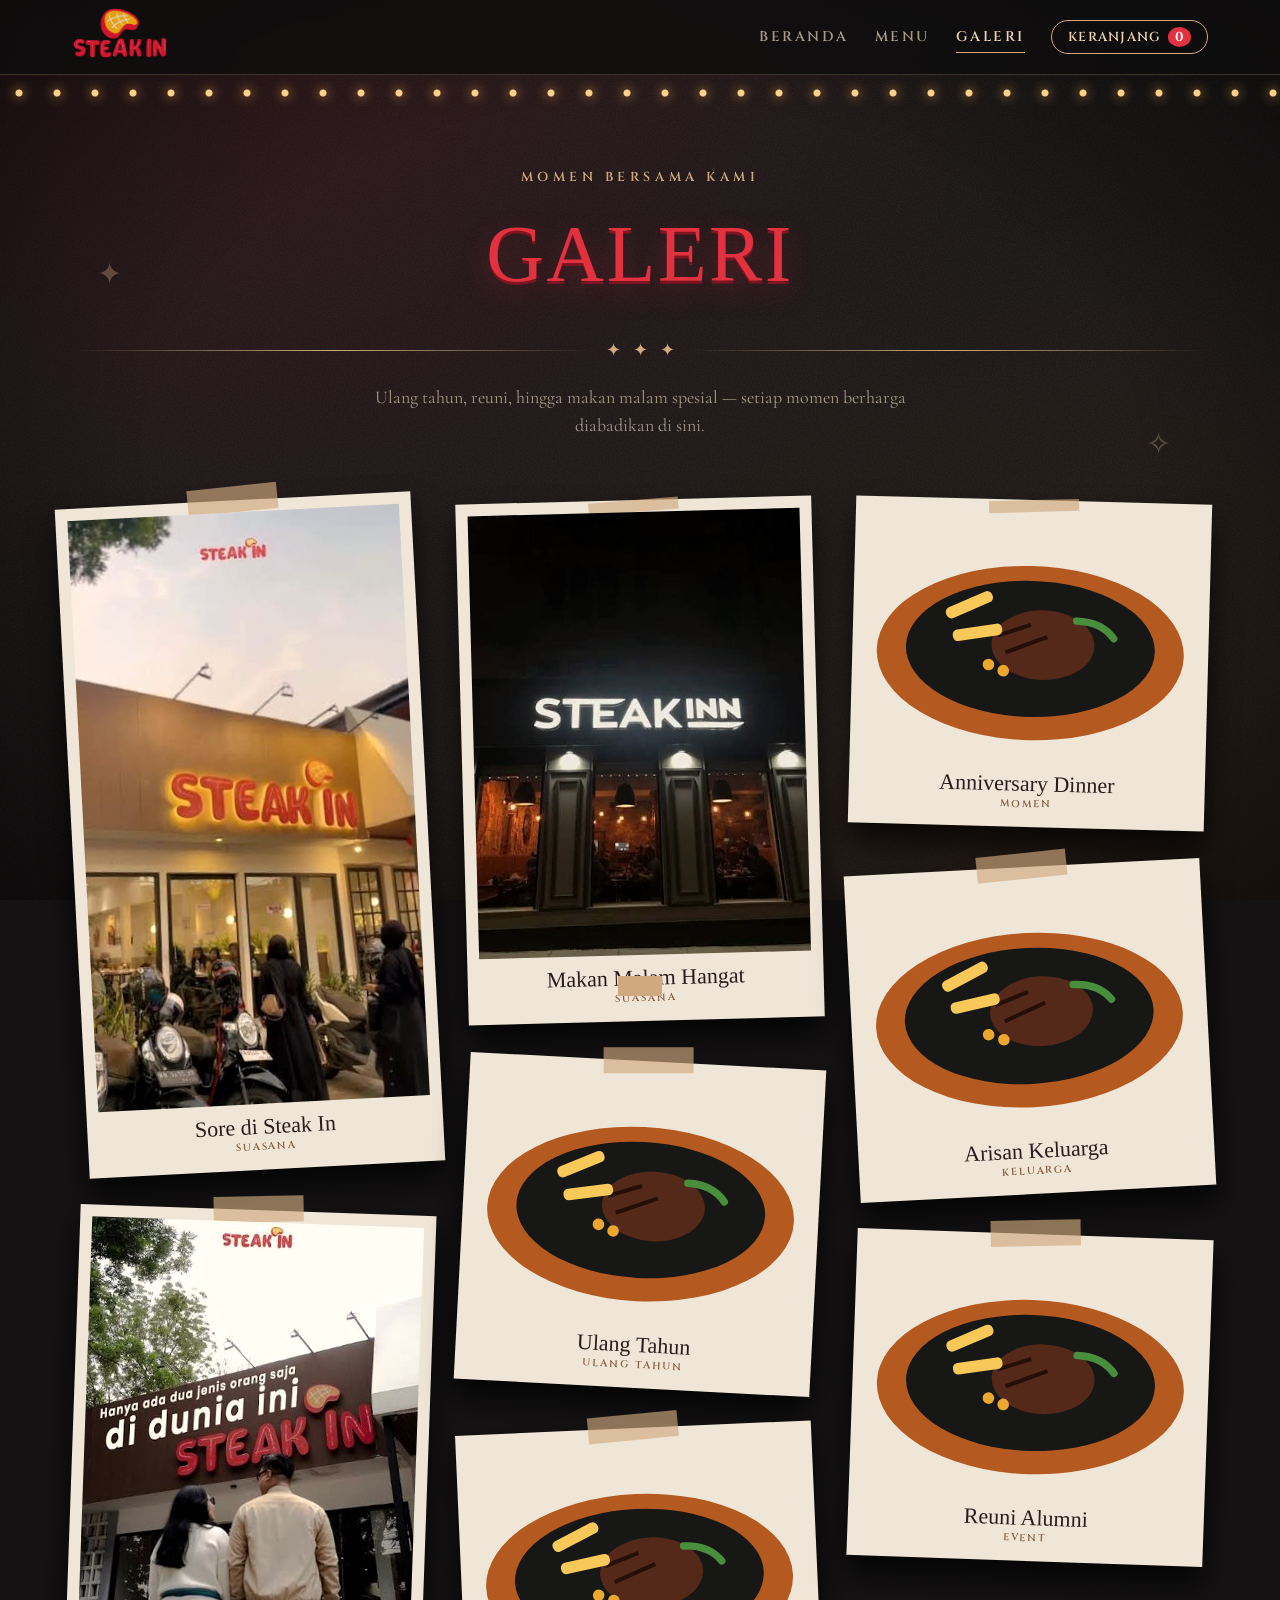
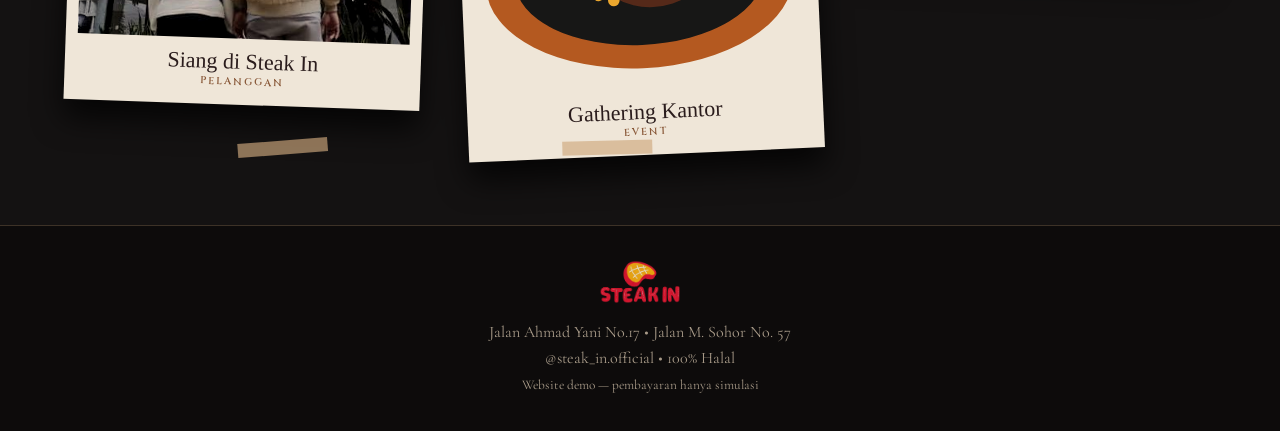
==== gallery.html @ 8f0dd92a "first commit" ====
<!DOCTYPE html>
<html lang="id">
  <head>
    <meta charset="utf-8" />
    <meta name="viewport" content="width=device-width,initial-scale=1" />
    <title>Galeri — Steak In</title>
    <link rel="icon" href="img/logo.png" />
    <link
      href="https://fonts.googleapis.com/css2?family=Chewy&family=Cinzel:wght@500;600&family=Cormorant+Garamond:wght@400;500;600&display=swap"
      rel="stylesheet"
    />
    <link rel="stylesheet" href="css/style.css" />
  </head>
  <body data-page="gallery">
    <div class="lights"></div>
    <main class="wrap">
      <span class="sp" style="left: 4%; top: 150px">✦</span
      ><span class="sp" style="right: 5%; top: 320px; animation-delay: 1s"
        >✧</span
      >
      <div class="ph">
        <span class="eyebrow">Momen Bersama Kami</span>
        <h1 class="logo-font">GALERI</h1>
        <div class="orn">✦ &nbsp; ✦ &nbsp; ✦</div>
        <p style="color: var(--mu); max-width: 560px; margin: auto">
          Ulang tahun, reuni, hingga makan malam spesial — setiap momen berharga
          diabadikan di sini.
        </p>
      </div>
      <div class="pol" id="polaroid-list"></div>
    </main>
    <div class="lb" id="lightbox"></div>
    <script src="js/config.js"></script>
    <script src="js/gallery-data.js"></script>
    <script src="js/common.js"></script>
    <script src="js/gallery-page.js"></script>
  </body>
</html>
---- css/style.css ----
:root {
  --bg: #131111;
  --gold: #d0a97e;
  --gold2: #f0d6b0;
  --red: #e2323f;
  --wood: #c4621a;
  --burg: #5f1727;
  --tx: #e9e2d8;
  --mu: #a89a88;
  --hf: "Chewy", "Comic Sans MS", cursive;
  --sf: "Cinzel", Georgia, serif;
  --bf: "Cormorant Garamond", Georgia, serif;
}
* {
  box-sizing: border-box;
  margin: 0;
}
html {
  scroll-behavior: smooth;
}
body {
  color: var(--tx);
  font: 18px/1.6 var(--bf);
  min-height: 100vh;
  background: radial-gradient(
      ellipse at 20% 0,
      rgba(140, 30, 50, 0.2),
      transparent 55%
    ),
    radial-gradient(
      ellipse at 90% 100%,
      rgba(196, 98, 26, 0.1),
      transparent 55%
    ),
    url("data:image/svg+xml,%3Csvg xmlns='http://www.w3.org/2000/svg' width='220' height='220'%3E%3Cfilter id='n'%3E%3CfeTurbulence type='fractalNoise' baseFrequency='.8' numOctaves='3' stitchTiles='stitch'/%3E%3CfeColorMatrix values='0 0 0 0 .8 0 0 0 0 .7 0 0 0 0 .6 0 0 0 .09 0'/%3E%3C/filter%3E%3Crect width='100%25' height='100%25' filter='url(%23n)'/%3E%3C/svg%3E"),
    #141212;
  background-attachment: fixed;
}
body::after {
  content: "";
  position: fixed;
  inset: 0;
  pointer-events: none;
  background: radial-gradient(
    ellipse at center,
    transparent 55%,
    rgba(0, 0, 0, 0.55)
  );
  z-index: 0;
}
a {
  color: inherit;
  text-decoration: none;
}
button {
  font: inherit;
  cursor: pointer;
}
img {
  max-width: 100%;
}
.wrap {
  max-width: 1180px;
  margin: auto;
  padding: 0 22px;
  position: relative;
  z-index: 1;
}
.nav {
  position: sticky;
  top: 0;
  z-index: 50;
  background: rgba(15, 13, 13, 0.85);
  backdrop-filter: blur(10px);
  border-bottom: 1px solid rgba(208, 169, 126, 0.25);
}
.nav .wrap {
  display: flex;
  align-items: center;
  gap: 26px;
  height: 74px;
}
.nav img.lg {
  height: 52px;
}
.links {
  display: flex;
  gap: 26px;
  margin-left: auto;
  font: 600 14px var(--sf);
  letter-spacing: 0.18em;
  text-transform: uppercase;
}
.links a {
  padding: 6px 0;
  border-bottom: 1px solid transparent;
  color: var(--mu);
  transition: 0.3s;
}
.links a:hover,
.links a.on {
  color: var(--gold2);
  border-color: var(--gold);
}
.cartbtn {
  background: none;
  border: 1px solid var(--gold);
  color: var(--gold2);
  border-radius: 30px;
  padding: 7px 16px;
  font: 600 13px var(--sf);
  letter-spacing: 0.1em;
}
.cartbtn b {
  background: var(--red);
  color: #fff;
  border-radius: 50%;
  padding: 1px 7px;
  margin-left: 6px;
}
h1,
h2,
h3 {
  font-weight: 400;
}
.logo-font {
  font-family: var(--hf);
  color: var(--red);
  text-shadow: 0 3px 0 #7d1520, 0 10px 28px rgba(226, 50, 63, 0.35);
  letter-spacing: 0.03em;
}
.eyebrow {
  font: 600 13px var(--sf);
  letter-spacing: 0.35em;
  color: var(--gold);
  text-transform: uppercase;
}
.sec {
  padding: 80px 0;
}
.sec h2 {
  font: 600 34px var(--sf);
  color: var(--gold2);
  letter-spacing: 0.08em;
  margin: 8px 0 14px;
}
.orn {
  display: flex;
  align-items: center;
  gap: 14px;
  color: var(--gold);
  margin: 18px 0;
}
.orn::before,
.orn::after {
  content: "";
  flex: 1;
  height: 1px;
  background: linear-gradient(90deg, transparent, var(--gold), transparent);
}
.hero {
  padding: 70px 0 40px;
}
.hero .wrap {
  display: grid;
  grid-template-columns: 1.05fr 1fr;
  gap: 30px;
  align-items: center;
}
.hero h1 {
  font-size: clamp(64px, 10vw, 124px);
  line-height: 0.95;
  margin: 14px 0;
}
.spin {
  display: flex;
  align-items: center;
  gap: 0.4em;
  font: 600 clamp(20px, 3vw, 30px) var(--sf);
  color: var(--mu);
  height: 1.6em;
}
.words {
  height: 1.35em;
  overflow: hidden;
  position: relative;
}
.words::after {
  content: "";
  position: absolute;
  inset: 0;
  background: transparent;
  z-index: 2;
}
.word {
  display: block;
  height: 1.6em;
  color: var(--gold2);
  animation: sp 8s infinite;
}
@keyframes sp {
  8% {
    transform: translateY(-102%);
  }
  25% {
    transform: translateY(-100%);
  }
  33% {
    transform: translateY(-202%);
  }
  50% {
    transform: translateY(-200%);
  }
  58% {
    transform: translateY(-302%);
  }
  75% {
    transform: translateY(-300%);
  }
  83% {
    transform: translateY(-402%);
  }
  100% {
    transform: translateY(-400%);
  }
}
.lead {
  color: var(--mu);
  max-width: 520px;
  margin: 18px 0 26px;
  font-size: 20px;
}
.btn {
  display: inline-block;
  border: 1px solid var(--gold);
  color: var(--gold2);
  padding: 12px 28px;
  font: 600 13px var(--sf);
  letter-spacing: 0.2em;
  text-transform: uppercase;
  background: linear-gradient(#2a1a1a, #1a1212);
  transition: 0.3s;
  border-radius: 2px;
}
.btn:hover {
  background: var(--red);
  border-color: var(--red);
  color: #fff;
  box-shadow: 0 8px 24px rgba(226, 50, 63, 0.35);
}
.btn.solid {
  background: var(--red);
  border-color: var(--red);
  color: #fff;
}
.heroimg {
  position: relative;
  animation: fl 6s ease-in-out infinite;
}
.heroimg img {
  width: 110%;
  margin-left: -5%;
  -webkit-mask: radial-gradient(
    ellipse 50% 50% at 50% 50%,
    #000 55%,
    transparent 100%
  );
  mask: radial-gradient(ellipse 50% 50% at 50% 50%, #000 55%, transparent 100%);
  filter: drop-shadow(0 30px 40px #000);
}
@keyframes fl {
  50% {
    transform: translateY(-12px);
  }
}
.stats {
  display: flex;
  gap: 40px;
  margin-top: 34px;
  font: 600 12px var(--sf);
  letter-spacing: 0.2em;
  color: var(--gold);
  text-transform: uppercase;
}
.stats b {
  display: block;
  font: 600 26px var(--sf);
  color: var(--gold2);
  letter-spacing: 0.05em;
}
.grid3 {
  display: grid;
  grid-template-columns: repeat(auto-fit, minmax(260px, 1fr));
  gap: 24px;
}
.box {
  border: 1px solid rgba(208, 169, 126, 0.3);
  background: linear-gradient(
    160deg,
    rgba(255, 255, 255, 0.04),
    rgba(0, 0, 0, 0.25)
  );
  padding: 30px;
  position: relative;
}
.box h3 {
  font: 600 18px var(--sf);
  color: var(--gold2);
  letter-spacing: 0.1em;
  margin-bottom: 8px;
}
.box p {
  color: var(--mu);
}
.box::before,
.box::after {
  content: "";
  position: absolute;
  width: 16px;
  height: 16px;
  border: 1px solid var(--gold);
}
.box::before {
  top: 6px;
  left: 6px;
  border-right: 0;
  border-bottom: 0;
}
.box::after {
  bottom: 6px;
  right: 6px;
  border-left: 0;
  border-top: 0;
}
.social {
  position: relative;
  display: flex;
  height: 52px;
  width: 240px;
  background: #221616;
  overflow: hidden;
  margin: 20px auto;
  box-shadow: 0 2px 6px #0008;
  transition: 0.3s;
  border: 1px solid var(--gold);
}
.social::before,
.social::after {
  content: "";
  position: absolute;
  width: 50%;
  height: 100%;
  transition: 0.25s linear;
  z-index: 1;
}
.social::before {
  left: 0;
  background: var(--burg);
}
.social::after {
  right: 0;
  background: #3d0f1a;
}
.social:hover {
  box-shadow: 0 14px 28px #000a;
}
.social:hover span {
  opacity: 0;
  z-index: -3;
}
.social:hover::before {
  opacity: 0.5;
  transform: translateY(-100%);
}
.social:hover::after {
  opacity: 0.5;
  transform: translateY(100%);
}
.social span {
  position: absolute;
  inset: 0;
  display: flex;
  align-items: center;
  justify-content: center;
  font: 600 13px var(--sf);
  letter-spacing: 0.25em;
  color: var(--gold2);
  z-index: 2;
  transition: opacity 0.25s;
}
.social a {
  flex: 1;
  display: flex;
  align-items: center;
  justify-content: center;
  color: var(--gold2);
  transition: 0.25s;
  position: relative;
}
.social a:hover {
  background: rgba(208, 169, 126, 0.25);
  animation: bn 0.4s linear;
}
.social svg {
  height: 22px;
  fill: none;
  stroke: currentColor;
  stroke-width: 1.8;
}
@keyframes bn {
  40% {
    transform: scale(1.4);
  }
  60% {
    transform: scale(0.8);
  }
  80% {
    transform: scale(1.2);
  }
  100% {
    transform: scale(1);
  }
}
footer {
  border-top: 1px solid rgba(208, 169, 126, 0.25);
  padding: 34px 0;
  text-align: center;
  color: var(--mu);
  font-size: 16px;
  position: relative;
  z-index: 1;
  background: rgba(0, 0, 0, 0.35);
}
footer img {
  height: 44px;
  margin-bottom: 8px;
}
.ph {
  padding: 60px 0 20px;
  text-align: center;
}
.ph h1 {
  font-size: clamp(46px, 7vw, 80px);
}
.tools {
  display: flex;
  flex-wrap: wrap;
  gap: 14px;
  align-items: center;
  justify-content: space-between;
  margin: 24px 0;
}
.chips {
  display: flex;
  flex-wrap: wrap;
  gap: 8px;
}
.chip {
  background: none;
  border: 1px solid rgba(208, 169, 126, 0.4);
  color: var(--mu);
  padding: 7px 16px;
  font: 600 12px var(--sf);
  letter-spacing: 0.12em;
  text-transform: uppercase;
  border-radius: 30px;
  transition: 0.3s;
}
.chip:hover,
.chip.on {
  background: var(--gold);
  color: #1a1210;
  border-color: var(--gold);
}
.promos {
  display: flex;
  justify-content: center;
  align-items: center;
  padding: 20px 0 40px;
  flex-wrap: wrap;
}
.glass {
  width: 250px;
  min-height: 330px;
  margin: 0 -30px;
  padding: 22px 20px 16px;
  border: 1px solid rgba(208, 169, 126, 0.35);
  border-radius: 12px;
  background: linear-gradient(
    160deg,
    rgba(226, 50, 63, 0.22),
    rgba(20, 14, 14, 0.85)
  );
  box-shadow: 0 25px 25px #0006;
  backdrop-filter: blur(8px);
  transform: rotate(calc(var(--r) * 1deg));
  transition: 0.5s;
  display: flex;
  flex-direction: column;
  text-align: center;
}
.promos:hover .glass {
  transform: none;
  margin: 0 10px;
}
.glass .tag {
  align-self: center;
  background: var(--red);
  color: #fff;
  font: 600 11px var(--sf);
  letter-spacing: 0.2em;
  padding: 3px 12px;
  border-radius: 20px;
}
.glass h3 {
  font: 600 19px var(--sf);
  color: var(--gold2);
  margin: 12px 0 6px;
}
.glass p {
  color: var(--mu);
  font-size: 16px;
  flex: 1;
}
.glass s {
  color: var(--mu);
}
.glass .pr {
  font: 700 22px var(--sf);
  color: var(--gold2);
  margin: 8px 0;
}
.menu {
  display: grid;
  grid-template-columns: repeat(auto-fill, minmax(250px, 1fr));
  gap: 88px 26px;
  padding: 90px 0 60px;
}
.card {
  position: relative;
  padding: 0 18px 18px;
  text-align: center;
  border: 1px solid rgba(208, 169, 126, 0.28);
  background: linear-gradient(
    170deg,
    rgba(255, 255, 255, 0.06),
    rgba(0, 0, 0, 0.35)
  );
  display: flex;
  flex-direction: column;
  transition: 0.3s;
}
.card:hover {
  border-color: var(--gold);
  box-shadow: 0 20px 40px #000a;
}
.pic {
  width: 112%;
  margin: -68px -6% 6px;
  height: 170px;
  object-fit: contain;
  filter: drop-shadow(0 22px 14px rgba(0, 0, 0, 0.75));
  transition: 0.45s cubic-bezier(0.2, 0.9, 0.3, 1.3);
  position: relative;
  z-index: 2;
}
.card:hover .pic {
  transform: translateY(-10px) rotate(-4deg) scale(1.08);
}
.card h3 {
  font: 600 16px var(--sf);
  letter-spacing: 0.06em;
  color: var(--gold2);
}
.card .d {
  color: var(--mu);
  font-size: 16px;
  line-height: 1.35;
  margin: 6px 0 10px;
  flex: 1;
}
.badge {
  position: absolute;
  top: 10px;
  right: 10px;
  z-index: 3;
  background: var(--burg);
  color: var(--gold2);
  font: 600 10px var(--sf);
  letter-spacing: 0.15em;
  padding: 3px 9px;
  border: 1px solid var(--gold);
}
.card select {
  background: #1c1414;
  color: var(--tx);
  border: 1px solid rgba(208, 169, 126, 0.4);
  padding: 5px;
  font: 16px var(--bf);
  margin-bottom: 8px;
}
.row {
  display: flex;
  align-items: center;
  justify-content: space-between;
  gap: 8px;
}
.price {
  font: 700 18px var(--sf);
  color: var(--gold2);
}
.add {
  background: var(--red);
  color: #fff;
  border: 0;
  padding: 8px 18px;
  font: 600 12px var(--sf);
  letter-spacing: 0.15em;
  border-radius: 2px;
  transition: 0.3s;
}
.add:hover {
  background: #ff4855;
  transform: translateY(-2px);
}
.note {
  border: 1px dashed rgba(208, 169, 126, 0.4);
  padding: 10px 16px;
  color: var(--gold);
  font: 600 13px var(--sf);
  letter-spacing: 0.06em;
  text-align: center;
  margin: 0 0 -30px;
}
.empty {
  text-align: center;
  color: var(--mu);
  padding: 60px 0;
  grid-column: 1/-1;
}
.ov {
  position: fixed;
  inset: 0;
  background: rgba(0, 0, 0, 0.65);
  opacity: 0;
  pointer-events: none;
  transition: 0.3s;
  z-index: 90;
}
.ov.show {
  opacity: 1;
  pointer-events: auto;
}
.drawer {
  position: fixed;
  top: 0;
  right: 0;
  height: 100%;
  width: min(420px, 100%);
  background: #171212;
  border-left: 1px solid var(--gold);
  z-index: 100;
  transform: translateX(100%);
  transition: 0.4s;
  display: flex;
  flex-direction: column;
  padding: 22px;
}
.drawer.show {
  transform: none;
}
.drawer h2 {
  font: 600 22px var(--sf);
  color: var(--gold2);
  letter-spacing: 0.1em;
  display: flex;
  justify-content: space-between;
}
.x {
  background: none;
  border: 0;
  color: var(--gold2);
  font-size: 26px;
}
.items {
  flex: 1;
  overflow: auto;
  margin: 14px 0;
}
.it {
  display: flex;
  gap: 10px;
  align-items: center;
  padding: 12px 0;
  border-bottom: 1px solid rgba(208, 169, 126, 0.2);
}
.it div:first-child {
  flex: 1;
  line-height: 1.25;
}
.it small {
  color: var(--mu);
}
.q {
  display: flex;
  align-items: center;
  gap: 8px;
}
.q button {
  width: 26px;
  height: 26px;
  border-radius: 50%;
  background: none;
  border: 1px solid var(--gold);
  color: var(--gold2);
}
.tot {
  display: flex;
  justify-content: space-between;
  font: 700 20px var(--sf);
  color: var(--gold2);
  margin-bottom: 14px;
}
.modal {
  position: fixed;
  inset: 0;
  display: grid;
  place-items: center;
  z-index: 120;
  background: rgba(0, 0, 0, 0.75);
  opacity: 0;
  pointer-events: none;
  transition: 0.3s;
}
.modal.show {
  opacity: 1;
  pointer-events: auto;
}
.mb {
  width: min(420px, 92%);
  text-align: center;
  padding: 36px 28px;
  background: linear-gradient(160deg, #241717, #120d0d);
  border: 1px solid var(--gold);
  box-shadow: 0 30px 80px #000;
  transform: scale(0.8);
  transition: 0.4s cubic-bezier(0.2, 1.4, 0.4, 1);
}
.modal.show .mb {
  transform: none;
}
.mb h2 {
  font: 600 24px var(--sf);
  color: var(--gold2);
  margin: 14px 0 6px;
}
.mb p {
  color: var(--mu);
}
.mb svg {
  width: 90px;
}
.mb circle {
  stroke-dasharray: 190;
  stroke-dashoffset: 190;
}
.mb path {
  stroke-dasharray: 50;
  stroke-dashoffset: 50;
}
.modal.show circle {
  animation: dr 0.7s 0.2s forwards;
}
.modal.show path {
  animation: dr 0.4s 0.8s forwards;
}
@keyframes dr {
  to {
    stroke-dashoffset: 0;
  }
}
.toast {
  position: fixed;
  bottom: 24px;
  left: 50%;
  transform: translate(-50%, 120px);
  background: var(--gold);
  color: #1a1210;
  padding: 10px 22px;
  font: 600 13px var(--sf);
  letter-spacing: 0.08em;
  z-index: 130;
  transition: 0.4s;
}
.toast.show {
  transform: translate(-50%, 0);
}
.lights {
  height: 26px;
  background: radial-gradient(circle, #ffd08a 0 3px, transparent 4px) 0 8px/38px
    20px repeat-x;
  filter: drop-shadow(0 0 6px #ffb44a);
  animation: tw 3s infinite alternate;
  position: relative;
  z-index: 1;
}
@keyframes tw {
  to {
    opacity: 0.55;
  }
}
.pol {
  columns: 3 260px;
  column-gap: 34px;
  padding: 40px 0 70px;
}
.po {
  break-inside: avoid;
  background: #efe6d8;
  padding: 12px 12px 16px;
  margin: 0 0 40px;
  position: relative;
  box-shadow: 0 18px 30px #000b;
  transform: rotate(var(--r));
  transition: 0.35s;
  cursor: zoom-in;
  color: #2a1c1c;
}
.po:hover {
  transform: rotate(0) scale(1.04);
  z-index: 3;
}
.po img {
  width: 100%;
  display: block;
  filter: sepia(0.15) contrast(1.05);
}
.po b {
  display: block;
  font: 400 22px var(--hf);
  text-align: center;
  margin-top: 10px;
}
.po small {
  display: block;
  text-align: center;
  font: 600 10px var(--sf);
  letter-spacing: 0.2em;
  color: #8a5a3a;
}
.po::before {
  content: "";
  position: absolute;
  top: -14px;
  left: 50%;
  width: 90px;
  height: 26px;
  margin-left: -45px;
  background: rgba(208, 169, 126, 0.65);
  transform: rotate(-3deg);
}
.lb {
  position: fixed;
  inset: 0;
  background: rgba(0, 0, 0, 0.92);
  display: none;
  place-items: center;
  z-index: 140;
  cursor: zoom-out;
}
.lb.show {
  display: grid;
}
.lb img {
  max-height: 90vh;
  max-width: 92vw;
  border: 8px solid #efe6d8;
}
.sp {
  position: absolute;
  color: var(--gold);
  opacity: 0.35;
  font-size: 30px;
  animation: fl 5s ease-in-out infinite;
}
@media (max-width: 820px) {
  .hero .wrap {
    grid-template-columns: 1fr;
  }
  .links {
    gap: 14px;
    font-size: 11px;
  }
  .nav .wrap {
    gap: 12px;
  }
  .nav img.lg {
    height: 40px;
  }
  .glass {
    margin: 8px;
  }
}

/* Search: bulat -> memanjang selebar halaman */
.search {
  display: flex;
  justify-content: flex-start;
  margin: 0 0 10px;
}
.search-box {
  position: relative;
  width: 46px;
  height: 46px;
  transition: width 0.6s cubic-bezier(0.3, 0.8, 0.3, 1);
}
.search-box:focus-within,
.search-box.filled {
  width: 100%;
}
.search-box input {
  width: 100%;
  height: 100%;
  border-radius: 23px;
  border: 2px solid var(--gold);
  background: transparent;
  color: var(--tx);
  font: 19px var(--bf);
  padding: 0 20px 0 48px;
  outline: 0;
  cursor: pointer;
  transition: background 0.3s;
}
.search-box:focus-within input,
.search-box.filled input {
  background: rgba(0, 0, 0, 0.45);
  cursor: text;
}
.search-box input::placeholder {
  color: transparent;
}
.search-box input:focus::placeholder {
  color: var(--mu);
}
.search-box svg {
  position: absolute;
  left: 12px;
  top: 11px;
  height: 20px;
  stroke: var(--gold);
  fill: none;
  stroke-width: 2;
  pointer-events: none;
}
.tools {
  margin: 10px 0 18px;
}
/* Foto promo (keluar dari kartu) */
.promos {
  padding-top: 70px;
}
.glass {
  min-height: 430px;
}
.promo-photo {
  width: 112%;
  margin: -62px -6% 10px;
  height: 170px;
  object-fit: cover;
  border-radius: 12px;
  filter: drop-shadow(0 18px 14px rgba(0, 0, 0, 0.7));
  -webkit-mask: radial-gradient(
    ellipse 62% 62% at 50% 50%,
    #000 60%,
    transparent 100%
  );
  mask: radial-gradient(ellipse 62% 62% at 50% 50%, #000 60%, transparent 100%);
  transition: 0.45s;
  position: relative;
  z-index: 2;
}
.glass:hover .promo-photo {
  transform: translateY(-8px) rotate(-3deg) scale(1.06);
}

/* Foto menu: tepi memudar supaya menyatu dengan kartu */
.pic {
  -webkit-mask: radial-gradient(
    ellipse 66% 66% at 50% 50%,
    #000 60%,
    transparent 100%
  );
  mask: radial-gradient(ellipse 66% 66% at 50% 50%, #000 60%, transparent 100%);
}

/* Search: lingkaran sempurna sebelum diklik (padding baru muncul saat melebar) */
.search-box input {
  padding: 0;
  min-width: 0;
  -webkit-appearance: none;
  appearance: none;
  transition: background 0.3s, padding 0.3s;
}
.search-box:focus-within input,
.search-box.filled input {
  padding: 0 20px 0 48px;
}
.search-box svg {
  left: 13px;
  top: 13px;
}

/* ===== Tombol bayar: adaptasi referensi Uiverse (struktur & animasi sama, warna disesuaikan tema) ===== */
.pay {
  --primary: #e2323f;
  --neutral-1: #f6e6cc;
  --neutral-2: #d9b98b;
  --radius: 14px;
  cursor: pointer;
  color: #2a1410;
  background: transparent;
  border-radius: var(--radius);
  text-shadow: 0 1px 1px rgba(0, 0, 0, 0.3);
  border: none;
  box-shadow: 0 0.5px 0.5px 1px rgba(255, 255, 255, 0.2),
    0 10px 20px rgba(0, 0, 0, 0.2), 0 4px 5px 0 rgba(0, 0, 0, 0.05);
  display: flex;
  align-items: center;
  justify-content: center;
  position: relative;
  transition: all 0.3s ease;
  width: 100%;
  padding: 20px;
  height: 68px;
  font: 600 17px var(--sf);
}
.pay:hover {
  transform: scale(1.02);
  box-shadow: 0 0 1px 2px rgba(255, 255, 255, 0.3),
    0 15px 30px rgba(0, 0, 0, 0.3), 0 10px 3px -3px rgba(0, 0, 0, 0.04);
}
.pay:active {
  transform: scale(1);
  box-shadow: 0 0 1px 2px rgba(255, 255, 255, 0.3),
    0 10px 3px -3px rgba(0, 0, 0, 0.2);
}
.pay:after {
  content: "";
  position: absolute;
  inset: 0;
  border-radius: var(--radius);
  border: 2.5px solid transparent;
  background: linear-gradient(var(--neutral-1), var(--neutral-2)) padding-box,
    linear-gradient(to bottom, rgba(0, 0, 0, 0.1), rgba(0, 0, 0, 0.45))
      border-box;
  z-index: 0;
  transition: all 0.4s ease;
}
.pay:hover::after {
  transform: scale(1.05, 1.1);
  box-shadow: inset 0 -1px 3px 0 rgba(255, 255, 255, 1);
}
.pay::before {
  content: "";
  inset: 7px 6px 6px 6px;
  position: absolute;
  background: linear-gradient(to top, var(--neutral-1), var(--neutral-2));
  border-radius: 30px;
  filter: blur(0.5px);
  z-index: 2;
}
.pay .state p {
  display: flex;
  align-items: center;
  justify-content: center;
}
.pay .state .icon {
  position: absolute;
  left: 0;
  top: 0;
  bottom: 0;
  margin: auto;
  transform: scale(1.25);
  transition: all 0.3s ease;
  display: flex;
  align-items: center;
  justify-content: center;
}
.pay .state .icon svg {
  overflow: visible;
}
/* Outline berputar saat hover */
.pay .outline {
  position: absolute;
  border-radius: inherit;
  overflow: hidden;
  z-index: 1;
  opacity: 0;
  transition: opacity 0.4s ease;
  inset: -2px -3.5px;
}
.pay .outline::before {
  content: "";
  position: absolute;
  inset: -100%;
  background: conic-gradient(
    from 180deg,
    transparent 60%,
    white 80%,
    transparent 100%
  );
  animation: pay-spin 2s linear infinite;
  animation-play-state: paused;
}
.pay:hover .outline {
  opacity: 1;
}
.pay:hover .outline::before {
  animation-play-state: running;
}
@keyframes pay-spin {
  0% {
    transform: rotate(0);
  }
  100% {
    transform: rotate(360deg);
  }
}
/* Huruf */
.pay .state p span {
  display: block;
  opacity: 0;
  animation: pay-slide-down 0.8s ease forwards calc(var(--i) * 0.03s);
}
.pay:hover p span {
  opacity: 1;
  animation: pay-wave 0.5s ease forwards calc(var(--i) * 0.02s);
}
.pay.is-paying p span {
  opacity: 1;
  animation: pay-disappear 0.6s ease forwards calc(var(--i) * 0.03s);
}
@keyframes pay-wave {
  30% {
    opacity: 1;
    transform: translateY(4px) translateX(0) rotate(0);
  }
  50% {
    opacity: 1;
    transform: translateY(-3px) translateX(0) rotate(0);
    color: var(--primary);
  }
  100% {
    opacity: 1;
    transform: translateY(0) translateX(0) rotate(0);
  }
}
@keyframes pay-slide-down {
  0% {
    opacity: 0;
    transform: translateY(-20px) translateX(5px) rotate(-90deg);
    color: var(--primary);
    filter: blur(5px);
  }
  30% {
    opacity: 1;
    transform: translateY(4px) translateX(0) rotate(0);
    filter: blur(0);
  }
  50% {
    opacity: 1;
    transform: translateY(-3px) translateX(0) rotate(0);
  }
  100% {
    opacity: 1;
    transform: translateY(0) translateX(0) rotate(0);
  }
}
@keyframes pay-disappear {
  from {
    opacity: 1;
  }
  to {
    opacity: 0;
    transform: translateX(5px) translateY(20px);
    color: var(--primary);
    filter: blur(5px);
  }
}
/* Pesawat */
.pay .state--default .icon svg {
  animation: pay-land 0.6s ease forwards;
}
.pay:hover .state--default .icon {
  transform: rotate(45deg) scale(1.25);
}
.pay.is-paying .state--default svg {
  animation: pay-take-off 0.8s linear forwards;
}
.pay.is-paying .state--default .icon {
  transform: rotate(0) scale(1.25);
}
@keyframes pay-take-off {
  0% {
    opacity: 1;
  }
  60% {
    opacity: 1;
    transform: translateX(70px) rotate(45deg) scale(2);
  }
  100% {
    opacity: 0;
    transform: translateX(160px) rotate(45deg) scale(0);
  }
}
@keyframes pay-land {
  0% {
    transform: translateX(-60px) translateY(30px) rotate(-50deg) scale(2);
    opacity: 0;
    filter: blur(3px);
  }
  100% {
    transform: translateX(0) translateY(0) rotate(0);
    opacity: 1;
    filter: blur(0);
  }
}
/* Jejak asap */
.pay .state--default .icon:before {
  content: "";
  position: absolute;
  top: 50%;
  height: 2px;
  width: 0;
  left: -5px;
  background: linear-gradient(to right, transparent, rgba(0, 0, 0, 0.5));
}
.pay.is-paying .state--default .icon:before {
  animation: pay-contrail 0.8s linear forwards;
}
@keyframes pay-contrail {
  0% {
    width: 0;
    opacity: 1;
  }
  8% {
    width: 15px;
  }
  60% {
    opacity: 0.7;
    width: 80px;
  }
  100% {
    opacity: 0;
    width: 160px;
  }
}
/* State: default -> terkirim */
.pay .state {
  padding-left: 29px;
  z-index: 2;
  display: flex;
  position: relative;
}
.pay .state--sent {
  display: none;
}
.pay .state--sent svg {
  transform: scale(1.25);
  margin-right: 8px;
}
.pay.is-paying .state--default {
  position: absolute;
}
.pay.is-paying .state--sent {
  display: flex;
}
.pay.is-paying .state--sent span {
  opacity: 0;
  animation: pay-slide-down 0.8s ease forwards calc(var(--i) * 0.2s);
}
.pay.is-paying .state--sent .icon svg {
  opacity: 0;
  animation: pay-appear 1.2s ease forwards 0.8s;
}
@keyframes pay-appear {
  0% {
    opacity: 0;
    transform: scale(4) rotate(-40deg);
    color: var(--primary);
    filter: blur(4px);
  }
  30% {
    opacity: 1;
    transform: scale(0.6);
    filter: blur(1px);
  }
  50% {
    opacity: 1;
    transform: scale(1.2);
    filter: blur(0);
  }
  100% {
    opacity: 1;
    transform: scale(1);
  }
}
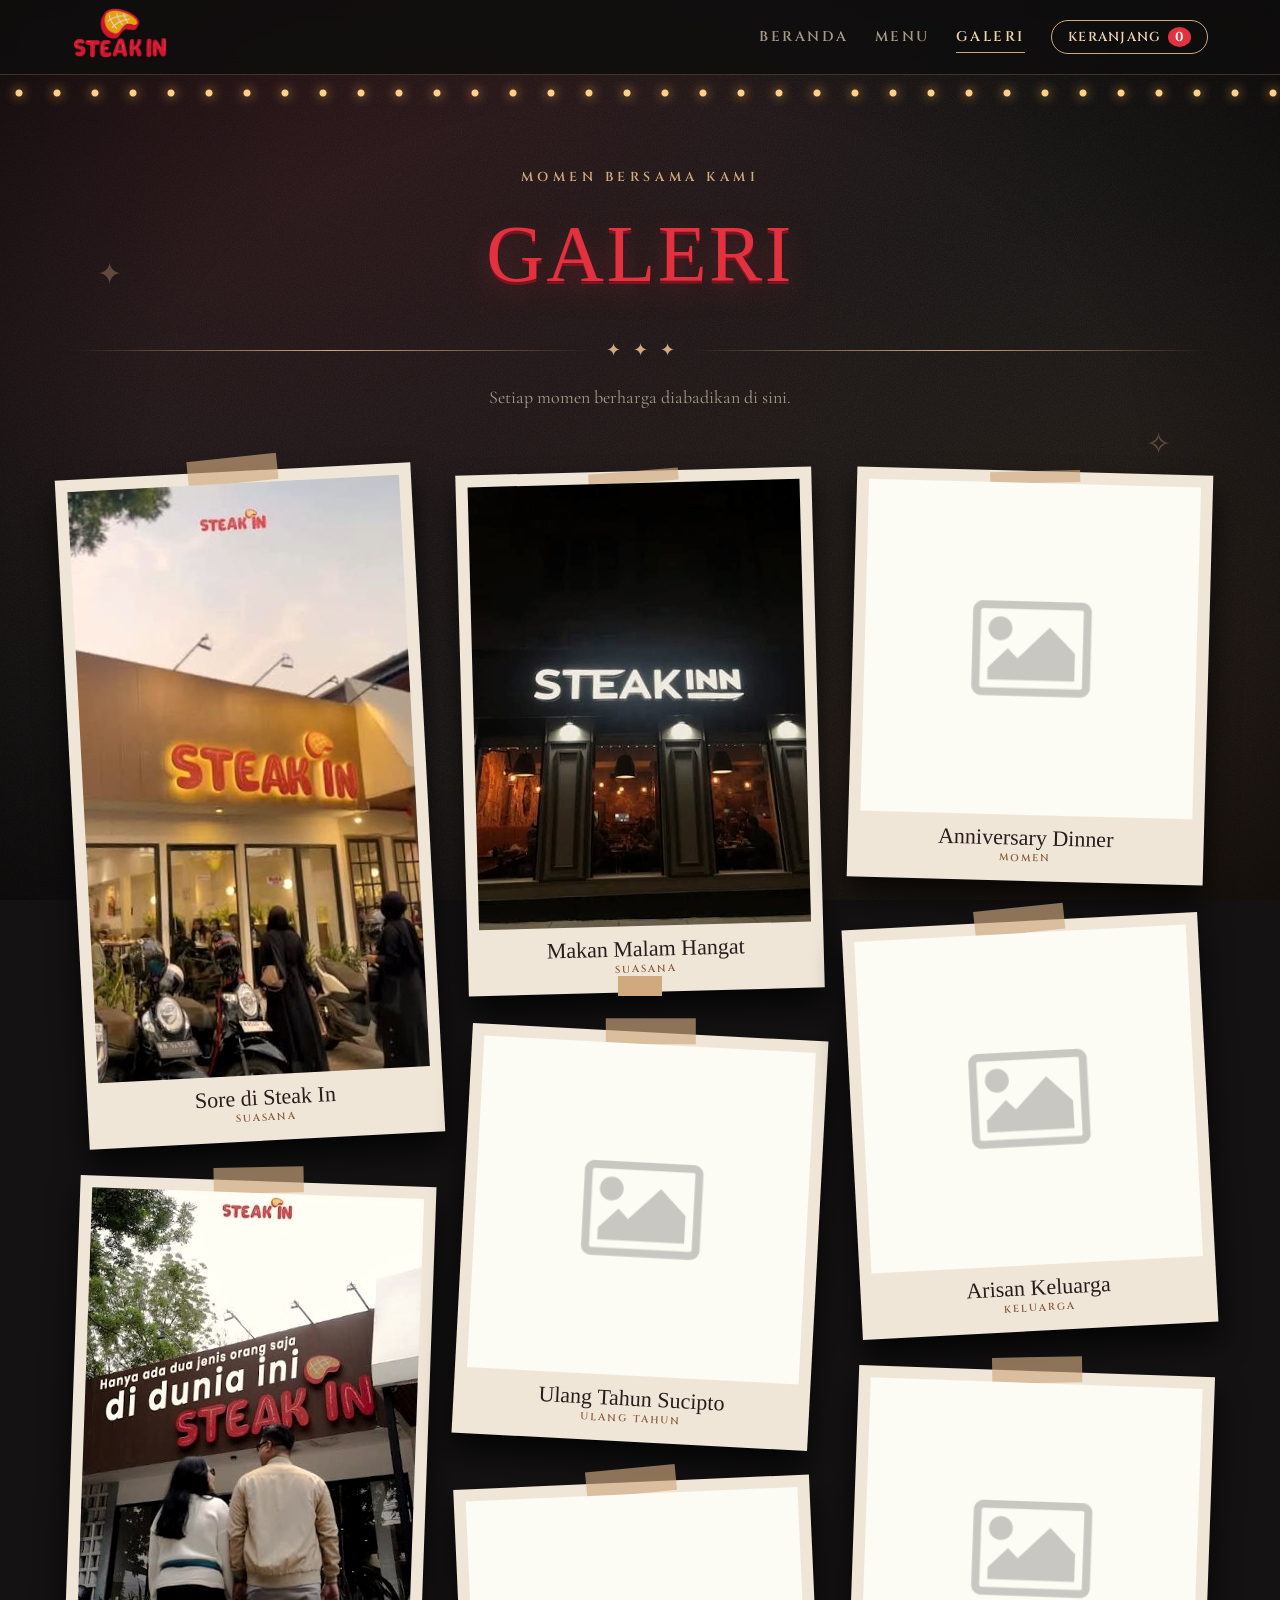
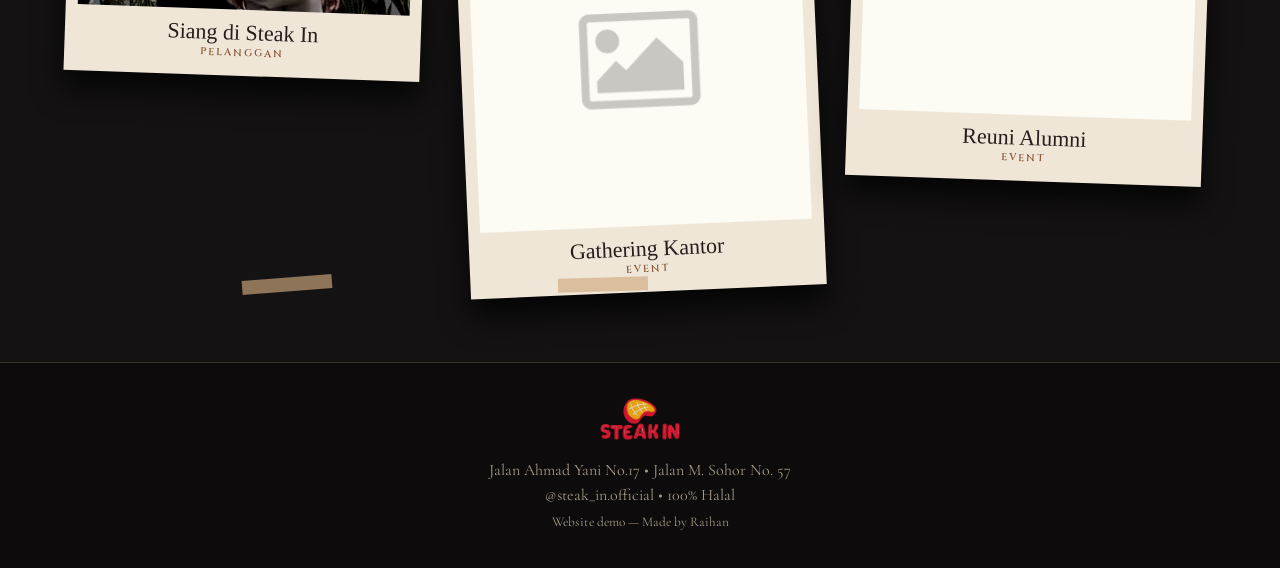
==== commit 42c94387: "Penyempurnaan" ====
--- a/gallery.html
+++ b/gallery.html
@@ -3,7 +3,7 @@
   <head>
     <meta charset="utf-8" />
     <meta name="viewport" content="width=device-width,initial-scale=1" />
-    <title>Galeri — Steak In</title>
+    <title>Galeri</title>
     <link rel="icon" href="img/logo.png" />
     <link
       href="https://fonts.googleapis.com/css2?family=Chewy&family=Cinzel:wght@500;600&family=Cormorant+Garamond:wght@400;500;600&display=swap"
@@ -23,8 +23,7 @@
         <h1 class="logo-font">GALERI</h1>
         <div class="orn">✦ &nbsp; ✦ &nbsp; ✦</div>
         <p style="color: var(--mu); max-width: 560px; margin: auto">
-          Ulang tahun, reuni, hingga makan malam spesial — setiap momen berharga
-          diabadikan di sini.
+          Setiap momen berharga diabadikan di sini.
         </p>
       </div>
       <div class="pol" id="polaroid-list"></div>
--- a/css/style.css
+++ b/css/style.css
@@ -478,7 +478,15 @@
   align-items: center;
   padding: 20px 0 40px;
   flex-wrap: wrap;
-}
+  gap: 50px;
+}
+
+@media (max-width: 820px) {
+  .promos {
+    gap: 50px;
+  }
+}
+
 .glass {
   width: 250px;
   min-height: 330px;
